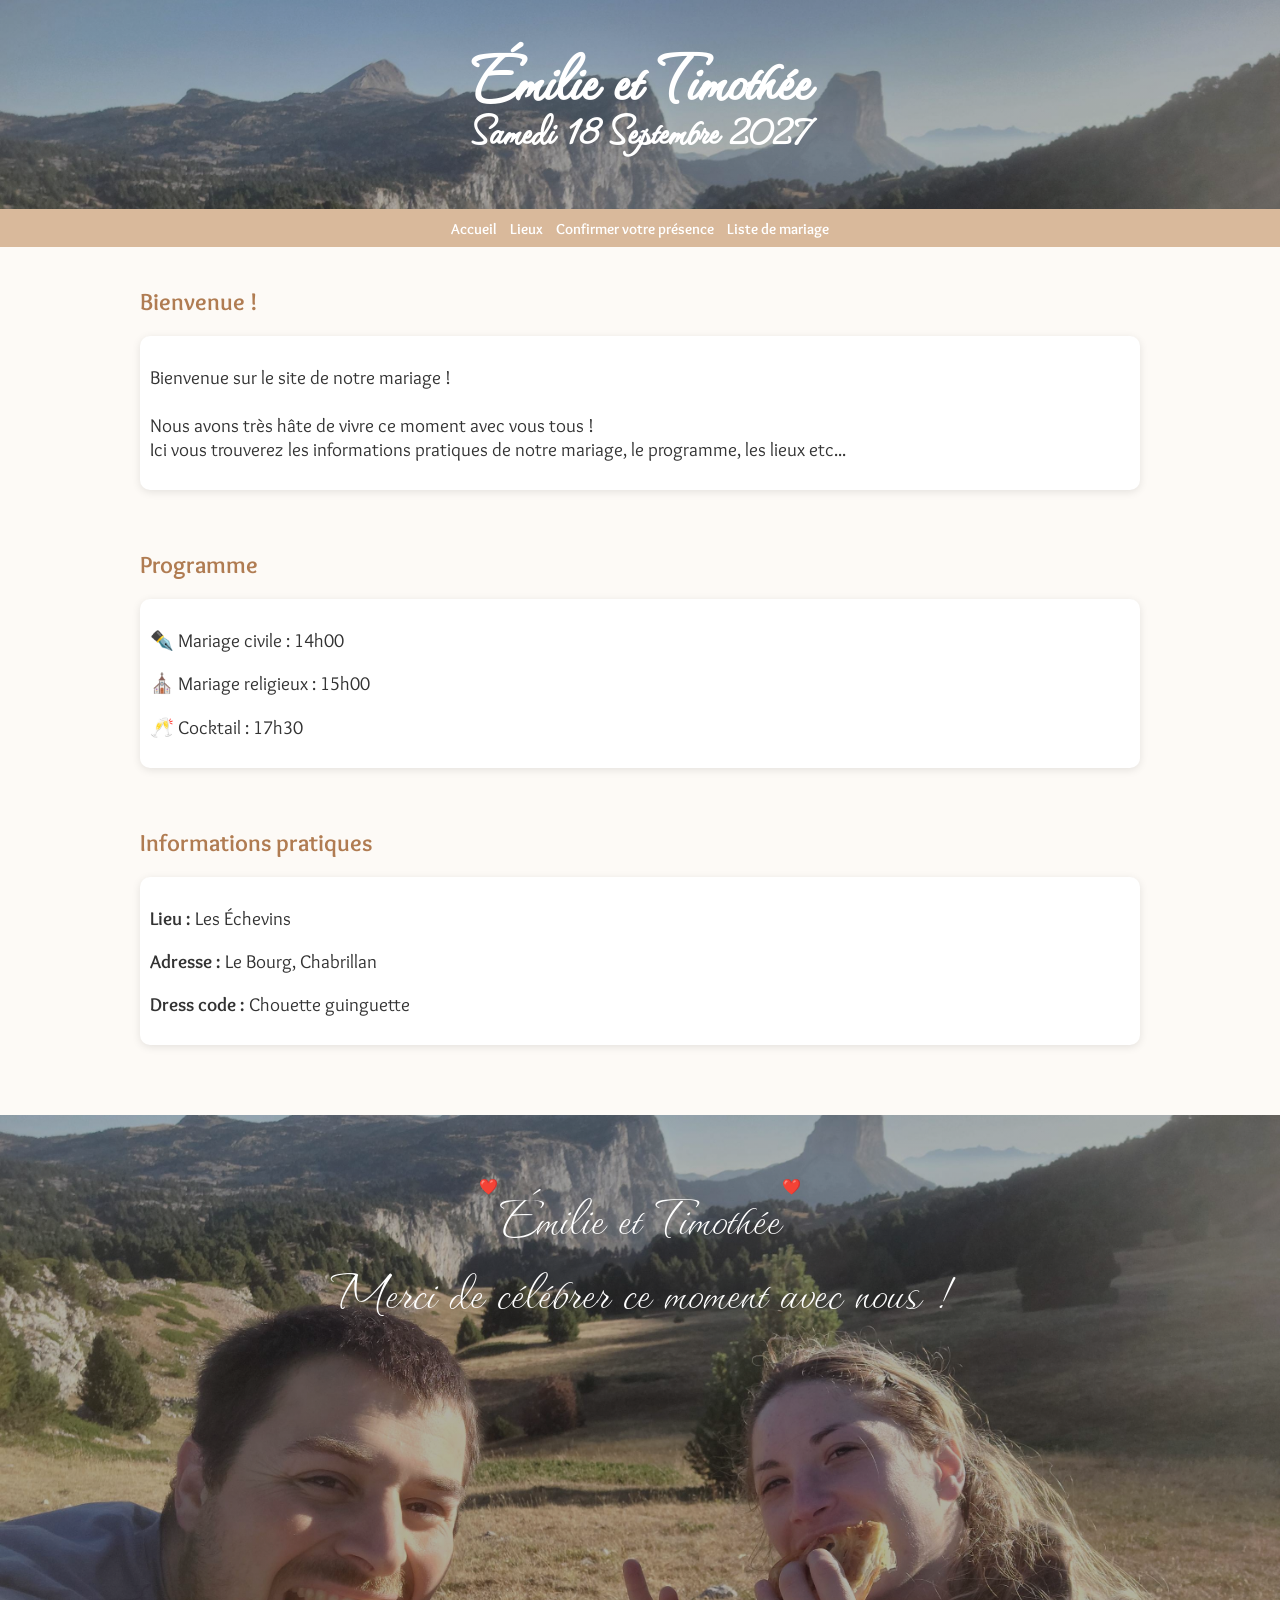
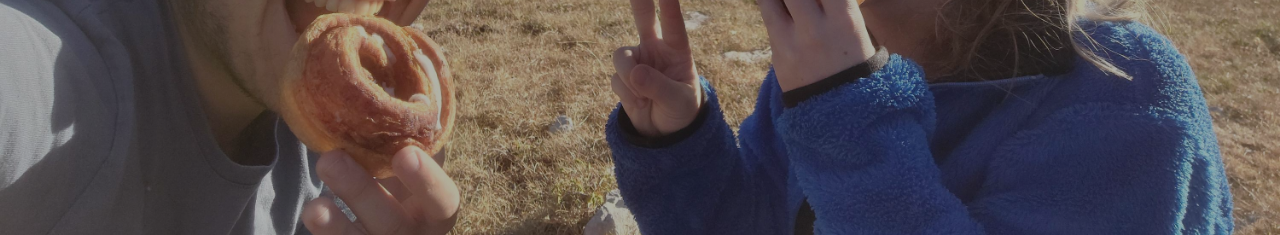
==== index.html @ 08ed3e47 "maj liste" ====
<!DOCTYPE html>
<html lang="fr">
<head>
    <meta charset="UTF-8">
    <meta http-equiv="Content-Security-Policy" content="upgrade-insecure-requests">
    <meta name="viewport" content="width=device-width, initial-scale=1.0">
    <title>Mariage de Émilie et Timothée</title>
    <link rel="stylesheet" href="styles.css">
    <link rel="preconnect" href="https://fonts.googleapis.com">
    <link rel="ts.gstatic.com">
    <link href="https://fonts.googleapis.com/css2?family=Waterfall&display=swap" rel="stylesheet">
    <link href="https://fonts.googleapis.com/css2?family=Overlock&display=swap" rel="stylesheet">
    <link rel="icon" type="image/png" href="Images/favicon.png">
</head>
<body>

<header>
    <h1>Émilie et Timothée</h1>
    <h2>Samedi 18 Septembre 2027</h2>
</header>

<nav class="menu">
    <a href="index.html">Accueil</a>    
    <a href="Lieux.html">Lieux</a>
    <a href="Contact.html">Confirmer votre présence</a>
    <a href="Liste_mariage.html">Liste de mariage</a>
</nav>

<section id="histoire">
    <h2>Bienvenue !</h2>
    <div class="card">
        <p>
            Bienvenue sur le site de notre mariage !<br><br>
            Nous avons très hâte de vivre ce moment avec vous tous ! <br>
            Ici vous trouverez les informations pratiques de notre mariage, le programme, les lieux etc... 
        </p>
    </div>
</section>

<section id="programme">
    <h2>Programme</h2>
    <div class="card">
        <p>✒️ Mariage civile : 14h00</p>
        <p>⛪ Mariage religieux : 15h00</p>
        <p>🥂 Cocktail : 17h30</p>
    </div>
</section>

<section id="infos">
    <h2>Informations pratiques</h2>
    <div class="card">
        <p><strong>Lieu :</strong> Les Échevins</p>
        <p><strong>Adresse :</strong> Le Bourg, Chabrillan</p>
        <p><strong>Dress code :</strong> Chouette guinguette</p>
    </div>
</section>

<footer>
    <div class="f">
    <span class="coeur">❤️</span>Émilie et Timothée<span class="coeur">❤️</span><br>Merci de célébrer ce moment avec nous !
    </div>
</footer>
</body>
</html>
---- styles.css ----
body {
    margin: 0;
    font-family :'Overlock', sans-serif; 
    color: #333;
    background-color: #fdfaf6;
}
@media (max-width: 768px) {
body {
    margin: 0;
    font-family :'Overlock', sans-serif; 
    color: #333;
    background-color: #fdfaf6;
}
}

header {
    background: linear-gradient(rgba(0,0,0,0.3), rgba(0,0,0,0.3)),
                url('Images/header_light.jpg');
    font-family :'Waterfall', sans-serif;
    background-size: cover;
    background-position: center 5%;
    background-repeat: no-repeat;
    color: rgb(255,255,255);
    text-align: center;
    padding: 8vh 0vh;
}
header h1 {
    font-size: clamp(1rem, 6vw, 9rem);
    padding: 0;
    margin-top:-40px;
    margin-bottom:0px;
}
header h2 {
    font-size: clamp(0.9rem, 6vw, 3rem);
    color:rgb(255,255,255);
    margin-top:-20px;
    margin-bottom:-20px;
    padding: 0px;
}

@media (max-width: 768px) {
header {
    font-family :'Waterfall', sans-serif;    
    background-position: center 10%;
    background-repeat: no-repeat;
    margin-top: 0vw;
    margin-bottom: 0vw;
    padding :2vh 0vh;
}
header h1 {
    font-size: clamp(1rem, 9vw, 9rem);
    margin-top:-10px;
    padding: 0;
}
header h2 {
    font-size: clamp(0.5rem, 4vw, 1.8rem);
    margin-top : -5px;
    margin-bottom:-5px;
    padding: 0;
}
}
.menu {
    position:sticky;
    background-color: #d9b99b;
    text-align: center;
    padding: 0.5vh;
    font-family :'Overlock', sans-serif; 
    font-size: clamp(0.8rem, 1.2vw, 2rem);
}
/*
@media (max-width: 768px) {
.menu {
    padding: 5px;
    font-size: clamp(0.5rem, 4vw, 0.9rem);
}
}
 */
.menu a {
    display: inline-block;
    position:sticky;
 /*   background-color: white;*/
    color: #ffffff;
    padding: 0px 0px;
    margin: 5px;
    border-radius: 25px;
    text-decoration: none;
    font-weight: bold;
    transition: 0.3s;
}
 
.menu a:hover {
        background-color: #b07c52;
        color: white;
}

nav {
    background-color: #d9b99b;
    text-align: center;
    padding: 15px;
}

nav a {
    color: white;
    text-decoration: none;
    margin: 0 15px;
    font-weight: bold;
}


.photo-lieu {
    width: 90vw;
    max-width: 1000px;
    height: auto;
    border-radius: 10px;
}
@media (max-width: 768px) {
.photo-lieu {
width:90vw;
}
}

section {
    max-width: 1000px;
    margin:auto;
    padding: 20px 20px;
}

h2 {
    color: #b07c52;
}

.card {
    font-size: clamp(0.5rem, 4vw, 1.2rem);
    width:90vw;
    max-width:1000px;
    background: white;
    padding: 10px;
    border-radius: 10px;
    box-shadow: 0 2px 8px rgba(0,0,0,0.1);
    margin: 10px auto 0 auto; 
    box-sizing: border-box; 
}
@media (max-width: 768px) {
.card {
padding:10px;
width:90vw; 
margin :10px auto 10px auto;
box-sizing: border-box;
}
}

form {
    display: flex;
    flex-direction: column;
    gap: 10px;
    max-width: 500px;
    margin: auto;
}

input,
select,
textarea,
button {
    width: 100%;
    box-sizing: border-box;
}

input, select, textarea {
    padding: 10px;
    border: 1px solid #ccc;
    border-radius: 5px;
    margin-bottom: 0px;
}

.carte {
width:100vw;
height:50vh;
max-width:980px;
padding : 10px;
border: 0px;
margin:auto;
box-sizing: border-box;
}
@media (max-width: 768px) {
.carte {
    width:90vw;
    max-width:85vw;
    padding:10px;
    margin: auto;
}
}

/*STYLE POUR BOUTON*/
button {
    background-color: #b07c52;
    font-family :'Overlock', sans-serif;
    font-size: clamp(0.5rem, 1vw, 1.2rem);
    color: white;
    border: none;
    padding: 8px;
    border-radius: 5px;
    cursor: pointer;
}
button:hover {
    background-color: #966744;
}

/*STYLE POUR CARTES CADEAUX*/
.cadeau-card{
    background: white;
    border-radius: 15px;
    padding: 20px;
    margin-bottom: 30px;
    box-shadow: 0 2px 10px rgba(0,0,0,0.1);
}
.cadeau-titre{
    background:#ffffff;
    color:rgb(0, 0, 0);
    padding:1.5vh;
    display:inline-block;
    font-size:clamp(1rem, 1.3vw, 15rem);
    margin-top:-20px;
}
.cadeau-contenu{
    display: flex;
    align-items: center;
}
.cadeau-image img{
    width:clamp(0.5rem, 30vw, 15rem);
    background:#ffffff;
    color:rgb(0, 0, 0);
    display:flex;
    justify-content:center;
    align-items:center;
    margin-left :0px;
    font-size:30px;
}
.cadeau-infos{
    background:#ffffff;
    color:rgb(0, 0, 0);
    padding:0px;
 /*   display:inline-block;*/
    font-size: clamp(0.5rem, 2.5vw, 1.2rem);
    margin-top : -10px;
    margin-bottom : 0px;
    margin-left: 5vw;
    flex:1;
}

.cadeau_participation{
    background:#ffffff;
    color:rgb(0, 0, 0);
    padding:0px;
    font-size: clamp(0.5rem, 2.5vw, 1.2rem);
    margin-top:-10px;
    margin-left:clamp(0.5rem, 17vw, 16.8rem);
    flex:1;    
}
.barre{
    width:clamp(0.5rem, 45vw, 39rem);
    height:10px;
    border:1px solid #ffffff;
    border-radius:15px;
    margin-top : 10px;
    overflow:hidden;
    background:#e0e0e0;
}
.remplissage{
    height:100%;
    background:#3ac7ff;
    transition:0.5s;
    margin-bottom : 40px;
}

/*STYLE POUR PIED DE PAGE*/
footer {
    background: linear-gradient(rgba(0,0,0,0.3), rgba(0,0,0,0.3)),
        url('Images/header_light.jpg');
    background-size: 100%;
    background-repeat: no-repeat;
    font-family :'Waterfall', sans-serif;       
    text-align: center;
    margin-top : 50px;
    height : 80vh;
    background-position: 0% 55%;
    color: rgb(255,255,255);
    background-color: #d9b99b;
    padding: 7vh 0vh;
    box-sizing: border-box;
}
footer .f{
    font-size: clamp(1rem, 5vw, 9rem);
    padding: 0px;
    margin-top:0px;
    margin:0px;}
.coeur {
font-size: clamp(0rem, 1.2vw, 9rem);
vertical-align: top;
}
@media (max-width: 768px) {
footer {
    background-position: center 30%;
    background-repeat: no-repeat;
    height:60vw;
    padding-top:1vh;
    box-sizing: border-box;
}
footer .f{
    font-size: clamp(1rem, 7vw, 9rem);
    padding: 0px;
    margin-top:10px;}
.coeur {
font-size: clamp(0rem, 2vw, 9rem);
vertical-align: top;
}
}
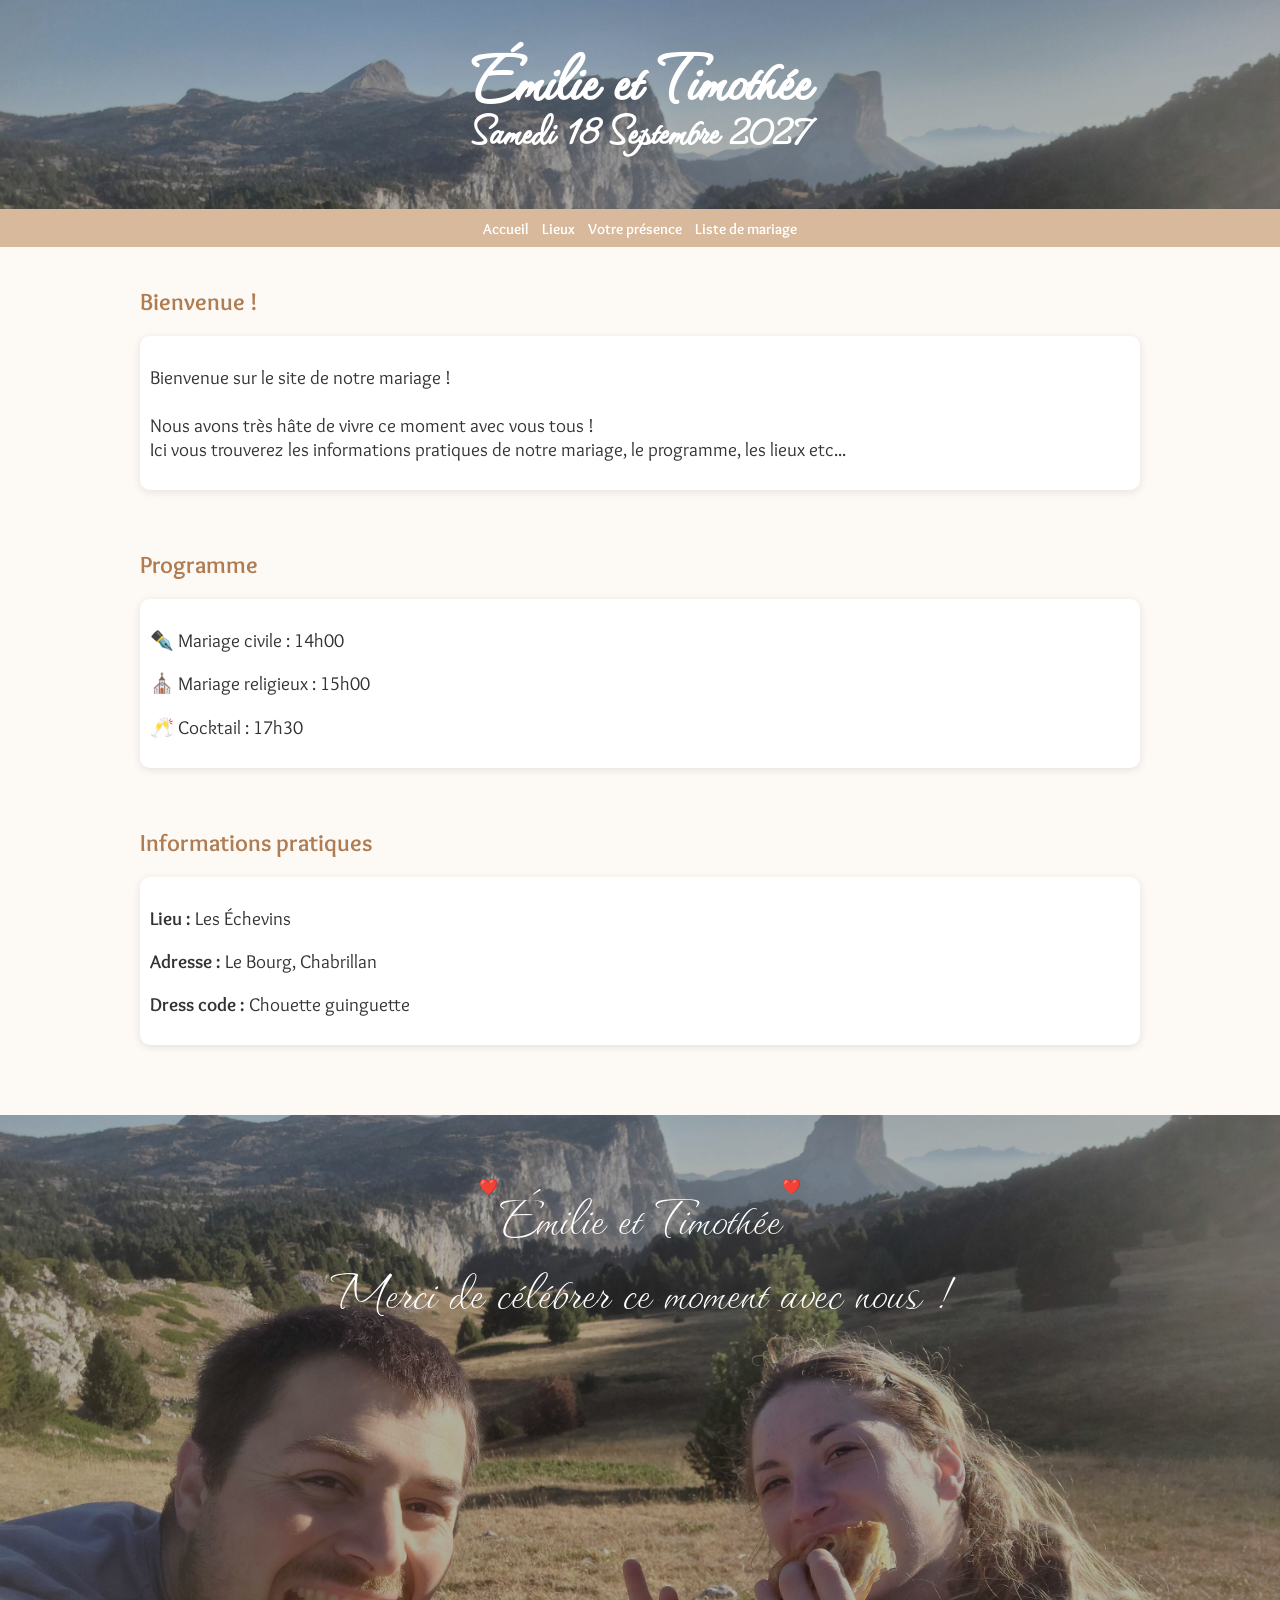
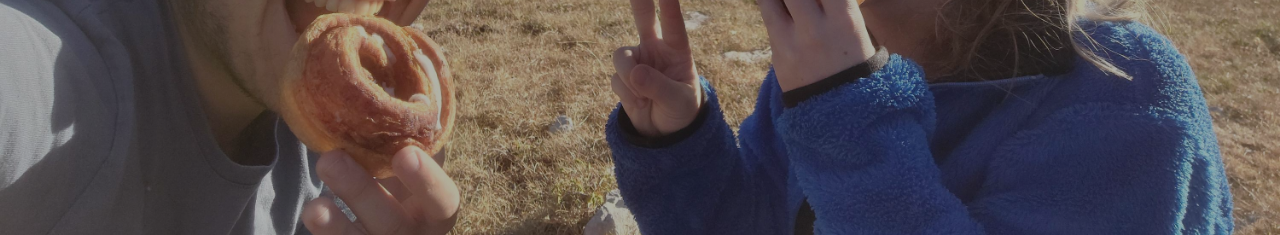
==== commit 18e5d57b: "MAJ liste mariage" ====
--- a/index.html
+++ b/index.html
@@ -22,7 +22,7 @@
 <nav class="menu">
     <a href="index.html">Accueil</a>    
     <a href="Lieux.html">Lieux</a>
-    <a href="Contact.html">Confirmer votre présence</a>
+    <a href="Contact.html">Votre présence</a>
     <a href="Liste_mariage.html">Liste de mariage</a>
 </nav>
 
--- a/styles.css
+++ b/styles.css
@@ -232,7 +232,7 @@
     display:flex;
     justify-content:center;
     align-items:center;
-    margin-left :0px;
+    margin-left:clamp(0rem,1.3vw,10rem);
     font-size:30px;
 }
 .cadeau-infos{
@@ -240,17 +240,19 @@
     color:rgb(0, 0, 0);
     padding:0px;
  /*   display:inline-block;*/
-    font-size: clamp(0.5rem, 2.5vw, 1.2rem);
+    font-size: clamp(0.75rem, 2.5vw, 1.2rem);
     margin-top : -10px;
     margin-bottom : 0px;
-    margin-left: 5vw;
+    margin-left: 4vw;
     flex:1;
 }
+
 
 .cadeau_participation{
     background:#ffffff;
     color:rgb(0, 0, 0);
     padding:0px;
+    align-items: stretch;
     font-size: clamp(0.5rem, 2.5vw, 1.2rem);
     margin-top:-10px;
     margin-left:clamp(0.5rem, 17vw, 16.8rem);
@@ -271,7 +273,27 @@
     transition:0.5s;
     margin-bottom : 40px;
 }
-
+.button-cadeau {
+    background-color: #b07c52;
+    font-family :'Overlock', sans-serif;
+    font-size: clamp(0.5rem, 2.7vw, 1.2rem);
+    color: white;
+    border: none;
+    width:clamp(0.5rem, 30vw, 15rem); ;
+    margin-top:0vh;
+    margin-left:clamp(0rem, 0vw, 12rem);
+    height:38px;
+    /*padding: clamp(0.75em, 3vw, 1rem);*/
+    border-radius: 5px;
+    cursor: pointer;
+}
+.ligne-participation{
+    margin-top:1vh;
+    display: flex;
+    gap: 10px;
+    align-items: stretch;    
+    align-items: center;
+}
 /*STYLE POUR PIED DE PAGE*/
 footer {
     background: linear-gradient(rgba(0,0,0,0.3), rgba(0,0,0,0.3)),
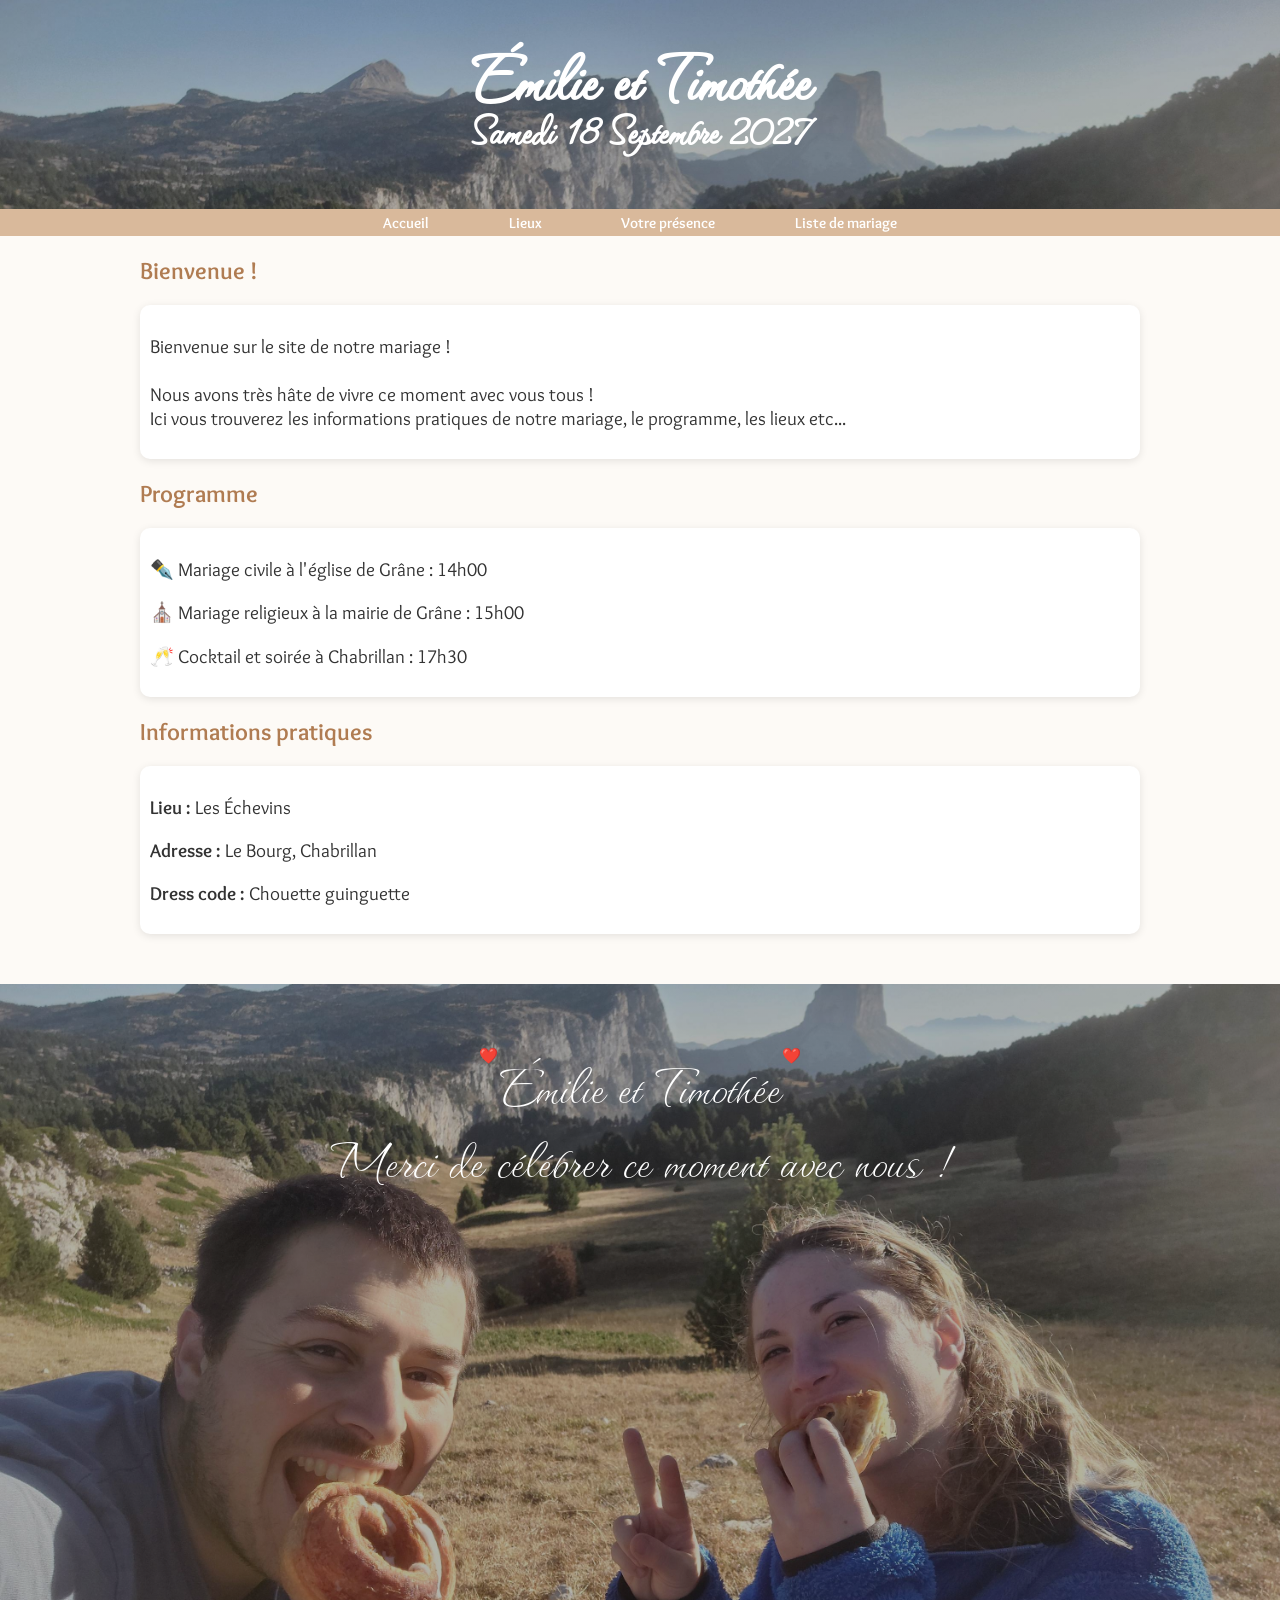
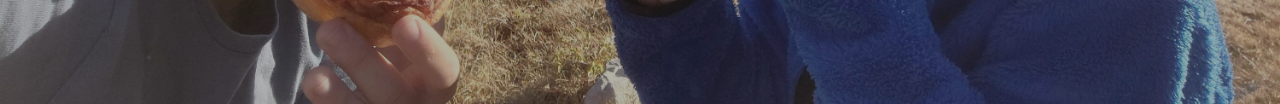
==== commit 3a800ab8: "MAJ liste de mariage" ====
--- a/index.html
+++ b/index.html
@@ -26,7 +26,7 @@
     <a href="Liste_mariage.html">Liste de mariage</a>
 </nav>
 
-<section id="histoire">
+<section id="Bienvenue">
     <h2>Bienvenue !</h2>
     <div class="card">
         <p>
@@ -40,9 +40,9 @@
 <section id="programme">
     <h2>Programme</h2>
     <div class="card">
-        <p>✒️ Mariage civile : 14h00</p>
-        <p>⛪ Mariage religieux : 15h00</p>
-        <p>🥂 Cocktail : 17h30</p>
+        <p>✒️ Mariage civile à l'église de Grâne : 14h00</p>
+        <p>⛪ Mariage religieux à la mairie de Grâne : 15h00</p>
+        <p>🥂 Cocktail et soirée à Chabrillan : 17h30</p>
     </div>
 </section>
 
--- a/styles.css
+++ b/styles.css
@@ -63,7 +63,7 @@
     position:sticky;
     background-color: #d9b99b;
     text-align: center;
-    padding: 0.5vh;
+    padding: 0vh;
     font-family :'Overlock', sans-serif; 
     font-size: clamp(0.8rem, 1.2vw, 2rem);
 }
@@ -81,7 +81,7 @@
  /*   background-color: white;*/
     color: #ffffff;
     padding: 0px 0px;
-    margin: 5px;
+    margin: 4px 3vw;
     border-radius: 25px;
     text-decoration: none;
     font-weight: bold;
@@ -122,7 +122,7 @@
 section {
     max-width: 1000px;
     margin:auto;
-    padding: 20px 20px;
+    padding: 0px 20px;
 }
 
 h2 {
@@ -169,7 +169,7 @@
     padding: 10px;
     border: 1px solid #ccc;
     border-radius: 5px;
-    margin-bottom: 0px;
+    color:#333;
 }
 
 .carte {
@@ -240,7 +240,7 @@
     color:rgb(0, 0, 0);
     padding:0px;
  /*   display:inline-block;*/
-    font-size: clamp(0.75rem, 2.5vw, 1.2rem);
+    font-size: clamp(0.7rem, 2.5vw, 1.2rem);
     margin-top : -10px;
     margin-bottom : 0px;
     margin-left: 4vw;
@@ -287,6 +287,11 @@
     border-radius: 5px;
     cursor: pointer;
 }
+.button-cadeau:disabled {
+    background-color: #999;
+    cursor: not-allowed;
+    opacity: 0.7;
+}
 .ligne-participation{
     margin-top:1vh;
     display: flex;
@@ -294,6 +299,27 @@
     align-items: stretch;    
     align-items: center;
 }
+.popup {
+    display: none;
+    position: fixed;
+    inset: 0;
+    background: rgba(0,0,0,0.5);
+    justify-content: center;
+    align-items: center;
+    z-index: 1000;
+}
+
+.popup-content {
+    background: white;
+    padding: 30px;
+    border-radius: 15px;
+    text-align: center;
+}
+
+.popup-content button {
+    margin-top: 15px;
+}
+
 /*STYLE POUR PIED DE PAGE*/
 footer {
     background: linear-gradient(rgba(0,0,0,0.3), rgba(0,0,0,0.3)),
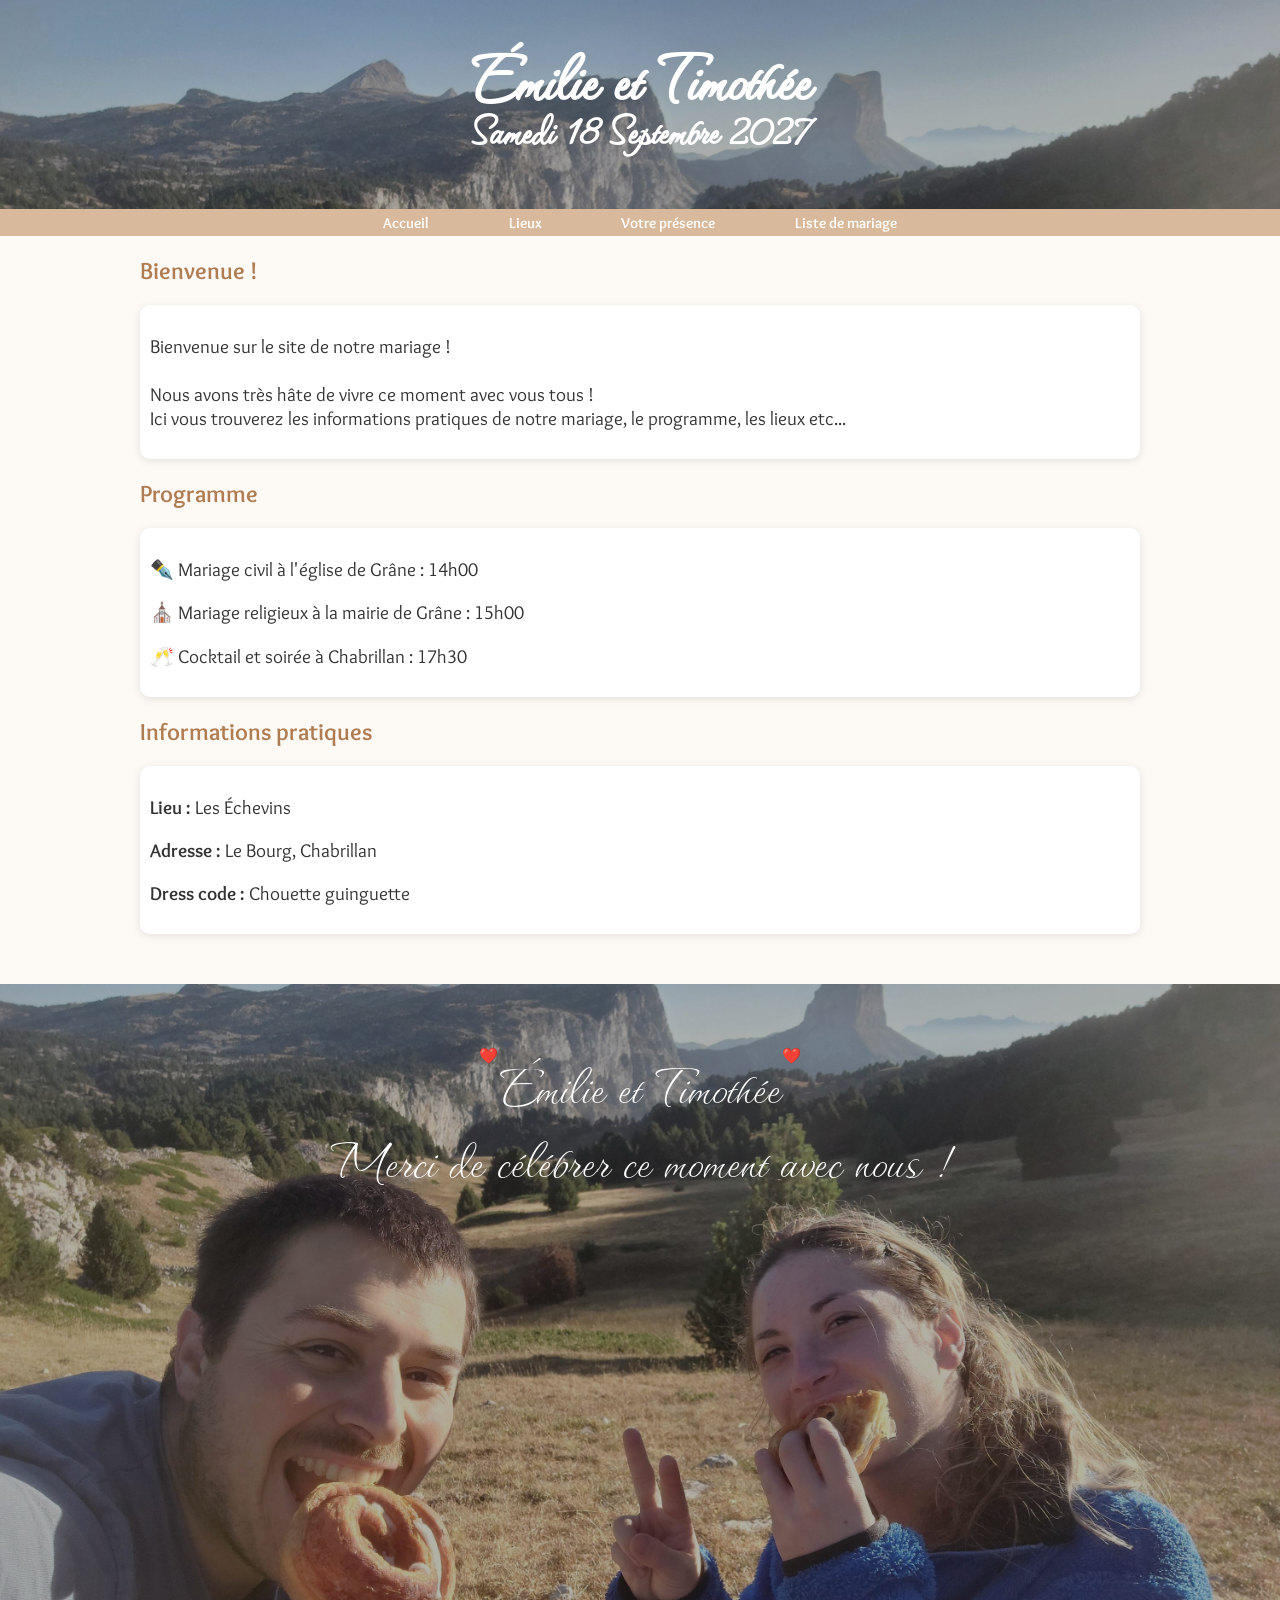
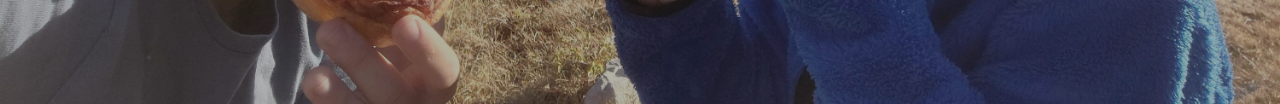
==== commit c91d80ad: "maj site" ====
--- a/index.html
+++ b/index.html
@@ -40,7 +40,7 @@
 <section id="programme">
     <h2>Programme</h2>
     <div class="card">
-        <p>✒️ Mariage civile à l'église de Grâne : 14h00</p>
+        <p>✒️ Mariage civil  à l'église de Grâne : 14h00</p>
         <p>⛪ Mariage religieux à la mairie de Grâne : 15h00</p>
         <p>🥂 Cocktail et soirée à Chabrillan : 17h30</p>
     </div>
--- a/styles.css
+++ b/styles.css
@@ -235,12 +235,22 @@
     margin-left:clamp(0rem,1.3vw,10rem);
     font-size:30px;
 }
+.cadeau-cagnotte{
+    width:clamp(0.5rem, 30vw, 15rem);
+    background:#ffffff;
+    color:rgb(0, 0, 0);
+    display:flex;
+    justify-content:center;
+    align-items:center;
+    margin-left:clamp(0rem,1.3vw,10rem);
+    font-size:30px;
+}
 .cadeau-infos{
     background:#ffffff;
     color:rgb(0, 0, 0);
     padding:0px;
  /*   display:inline-block;*/
-    font-size: clamp(0.7rem, 2.5vw, 1.2rem);
+    font-size: clamp(0.6rem, 2.5vw, 1.2rem);
     margin-top : -10px;
     margin-bottom : 0px;
     margin-left: 4vw;
@@ -253,7 +263,7 @@
     color:rgb(0, 0, 0);
     padding:0px;
     align-items: stretch;
-    font-size: clamp(0.5rem, 2.5vw, 1.2rem);
+    font-size: clamp(0.5rem, 2.5vw, 1,2rem);
     margin-top:-10px;
     margin-left:clamp(0.5rem, 17vw, 16.8rem);
     flex:1;    
@@ -293,12 +303,26 @@
     opacity: 0.7;
 }
 .ligne-participation{
+    font-family: inherit;
     margin-top:1vh;
     display: flex;
     gap: 10px;
     align-items: stretch;    
     align-items: center;
 }
+
+input,
+textarea {
+    font-family: 'Overlock', sans-serif;
+    font-size: 1.7vh;
+    color: #555;
+}
+input::placeholder,
+textarea::placeholder {
+    font-family: 'Overlock', sans-serif;
+    font-size:1.7vh;
+}
+
 .popup {
     display: none;
     position: fixed;
@@ -316,8 +340,64 @@
     text-align: center;
 }
 
+.popup-overlay {
+    position: fixed;
+    top: 0;
+    left: 0;
+    width: 100%;
+    height: 100%;
+
+    display: none;
+
+    justify-content: center;
+    align-items: center;
+
+    background: rgba(0,0,0,0.5);
+    z-index: 1000;
+}
+
+.popup-content h4 {
+font-size : 3vh;
+}
+
+.popup-content p {
+font-size : 2vh;
+}
+
 .popup-content button {
     margin-top: 15px;
+    font-size:2vh;
+    width : clamp(0.5rem, 40vw, 15rem)
+}
+
+.confirmation {
+    text-align: center;
+    max-width: 400px;
+}
+
+.confirmation h2 {
+    color: #b88253;
+    margin-bottom: 15px;
+}
+
+.confirmation p {
+    color: #666;
+    line-height: 1.5;
+    margin-bottom: 20px;
+}
+
+.confirmation button {
+    background: #b88253;
+    color: white;
+    border: none;
+    border-radius: 8px;
+    padding: 12px 25px;
+    cursor: pointer;
+    font-size: 16px;
+}
+
+.confirmation button:hover {
+    background: #a06f44;
 }
 
 /*STYLE POUR PIED DE PAGE*/
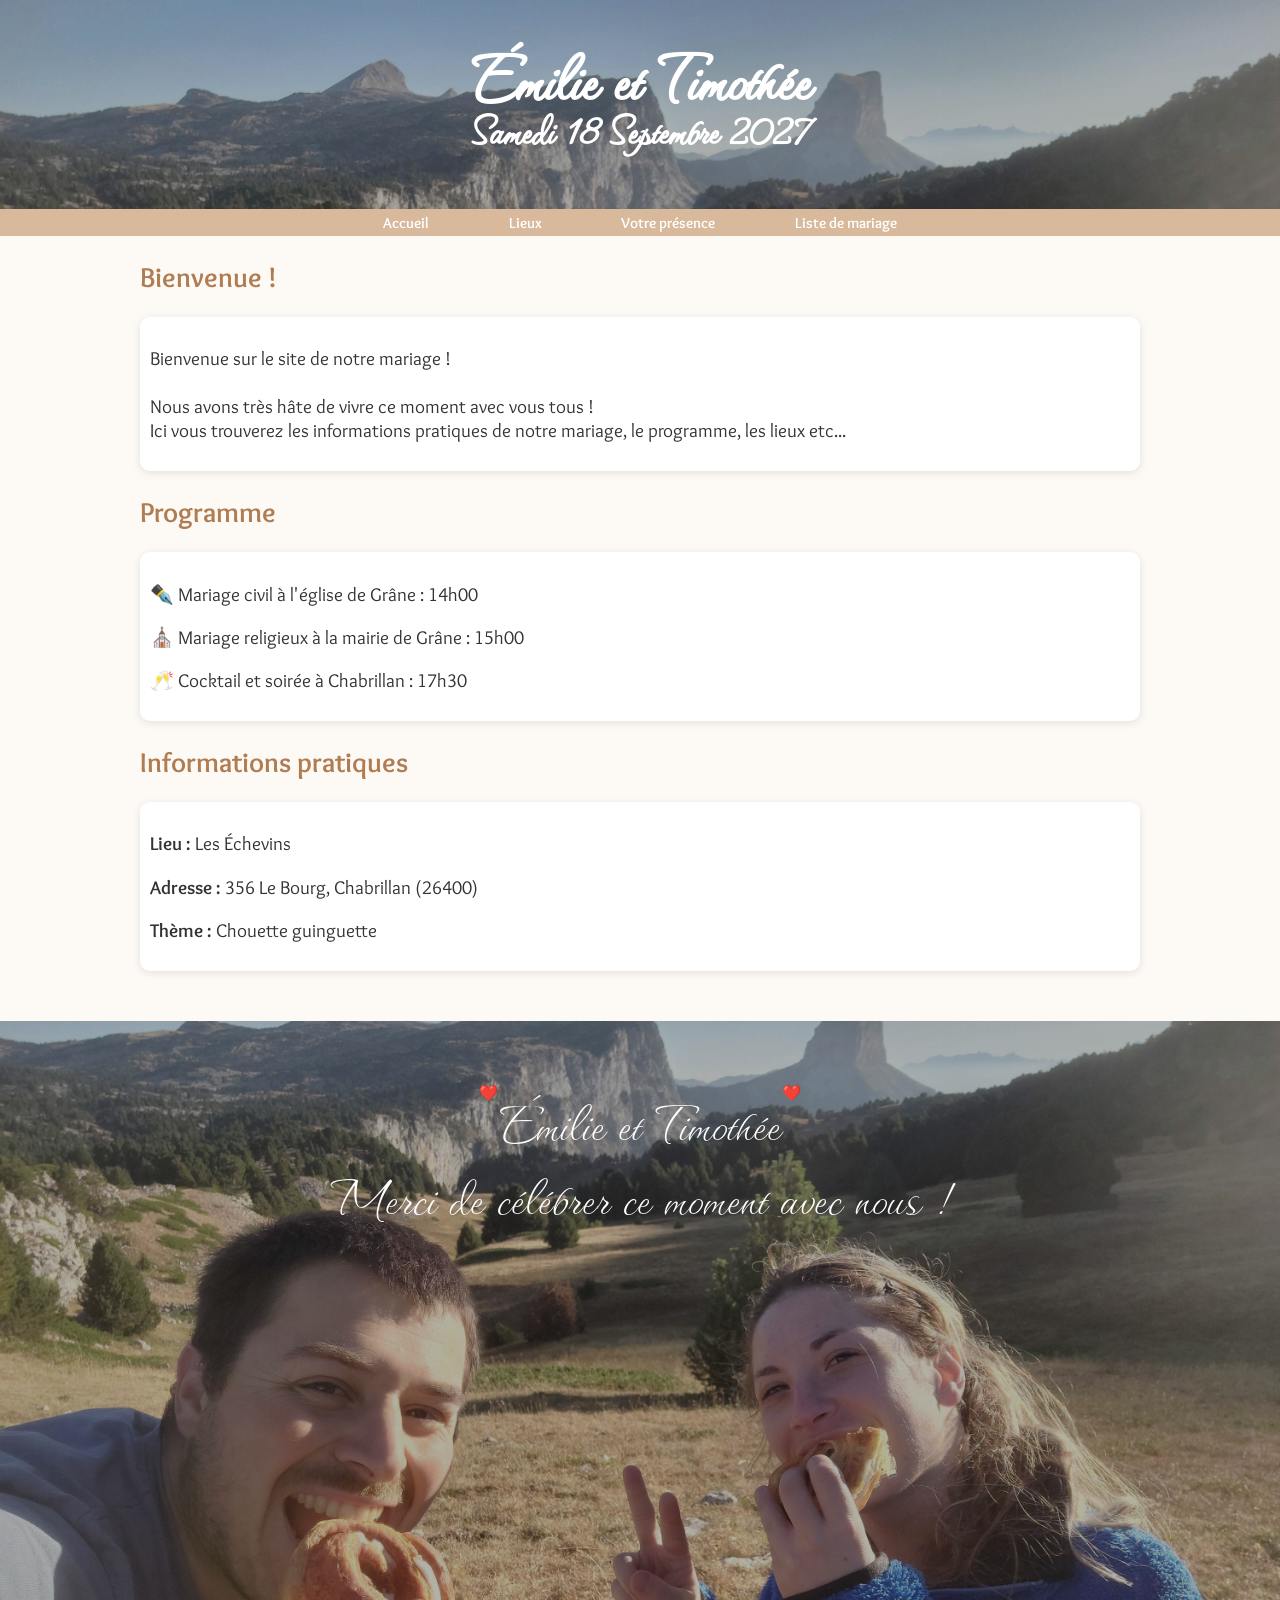
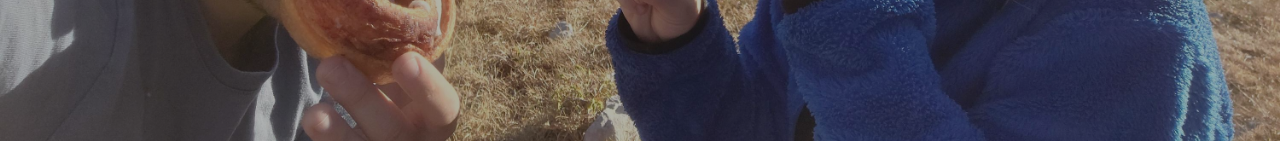
==== commit 5078adca: "maj liste" ====
--- a/index.html
+++ b/index.html
@@ -50,8 +50,8 @@
     <h2>Informations pratiques</h2>
     <div class="card">
         <p><strong>Lieu :</strong> Les Échevins</p>
-        <p><strong>Adresse :</strong> Le Bourg, Chabrillan</p>
-        <p><strong>Dress code :</strong> Chouette guinguette</p>
+        <p><strong>Adresse :</strong> 356 Le Bourg, Chabrillan (26400)</p>
+        <p><strong>Thème :</strong> Chouette guinguette</p>
     </div>
 </section>
 
--- a/styles.css
+++ b/styles.css
@@ -3,6 +3,7 @@
     font-family :'Overlock', sans-serif; 
     color: #333;
     background-color: #fdfaf6;
+    font-size: clamp(0.5rem, 4vw, 1.18rem);
 }
 @media (max-width: 768px) {
 body {
@@ -194,7 +195,7 @@
 button {
     background-color: #b07c52;
     font-family :'Overlock', sans-serif;
-    font-size: clamp(0.5rem, 1vw, 1.2rem);
+    font-size: clamp(0.9rem, 1vw, 1.2rem);
     color: white;
     border: none;
     padding: 8px;
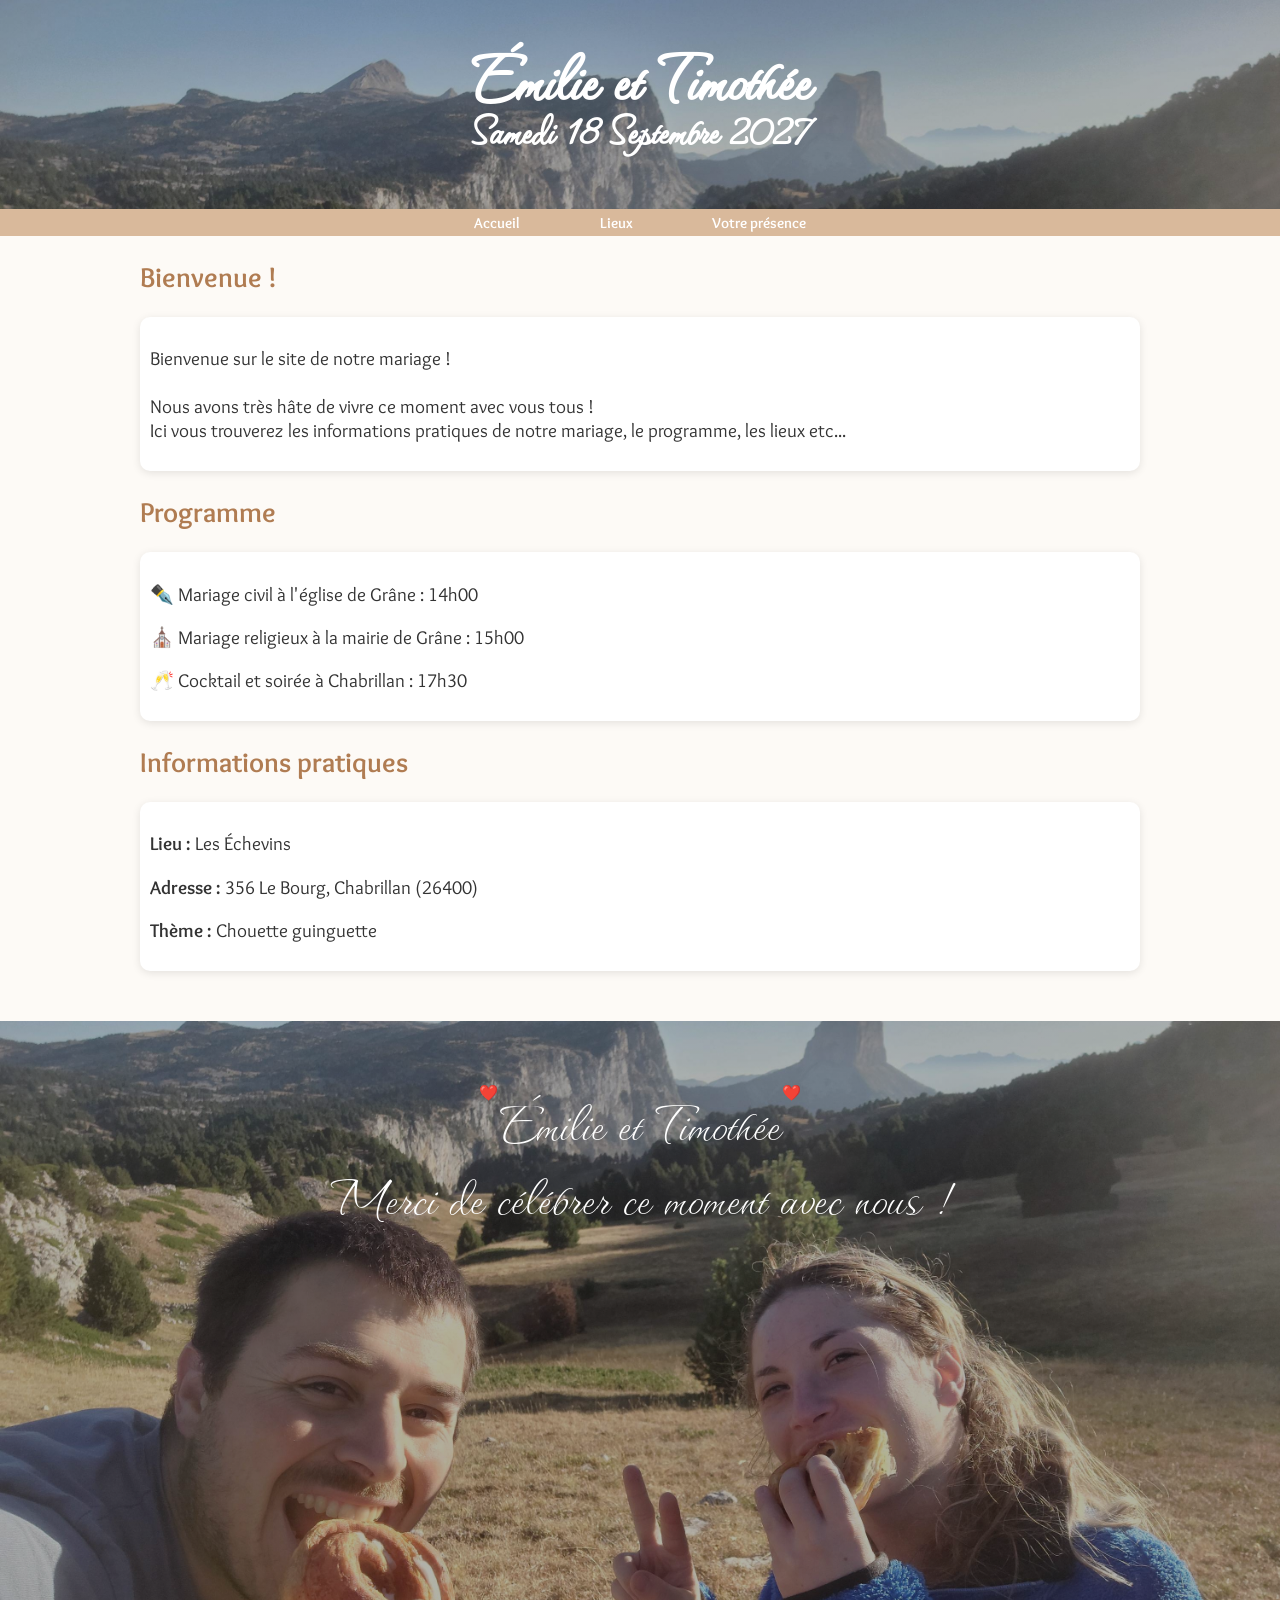
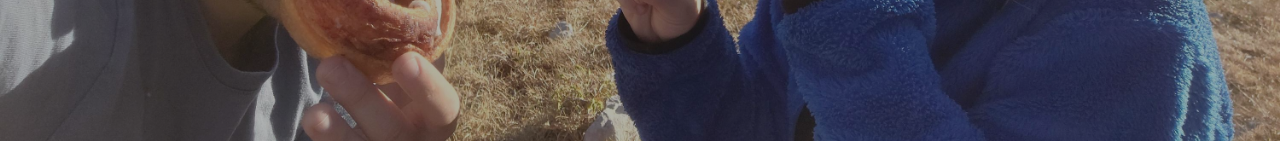
==== commit 57376c7e: "Maintenance ListeMariage" ====
--- a/index.html
+++ b/index.html
@@ -23,7 +23,7 @@
     <a href="index.html">Accueil</a>    
     <a href="Lieux.html">Lieux</a>
     <a href="Contact.html">Votre présence</a>
-    <a href="Liste_mariage.html">Liste de mariage</a>
+        <!--<a href="Liste_mariage.html">Liste de mariage</a>-->
 </nav>
 
 <section id="Bienvenue">
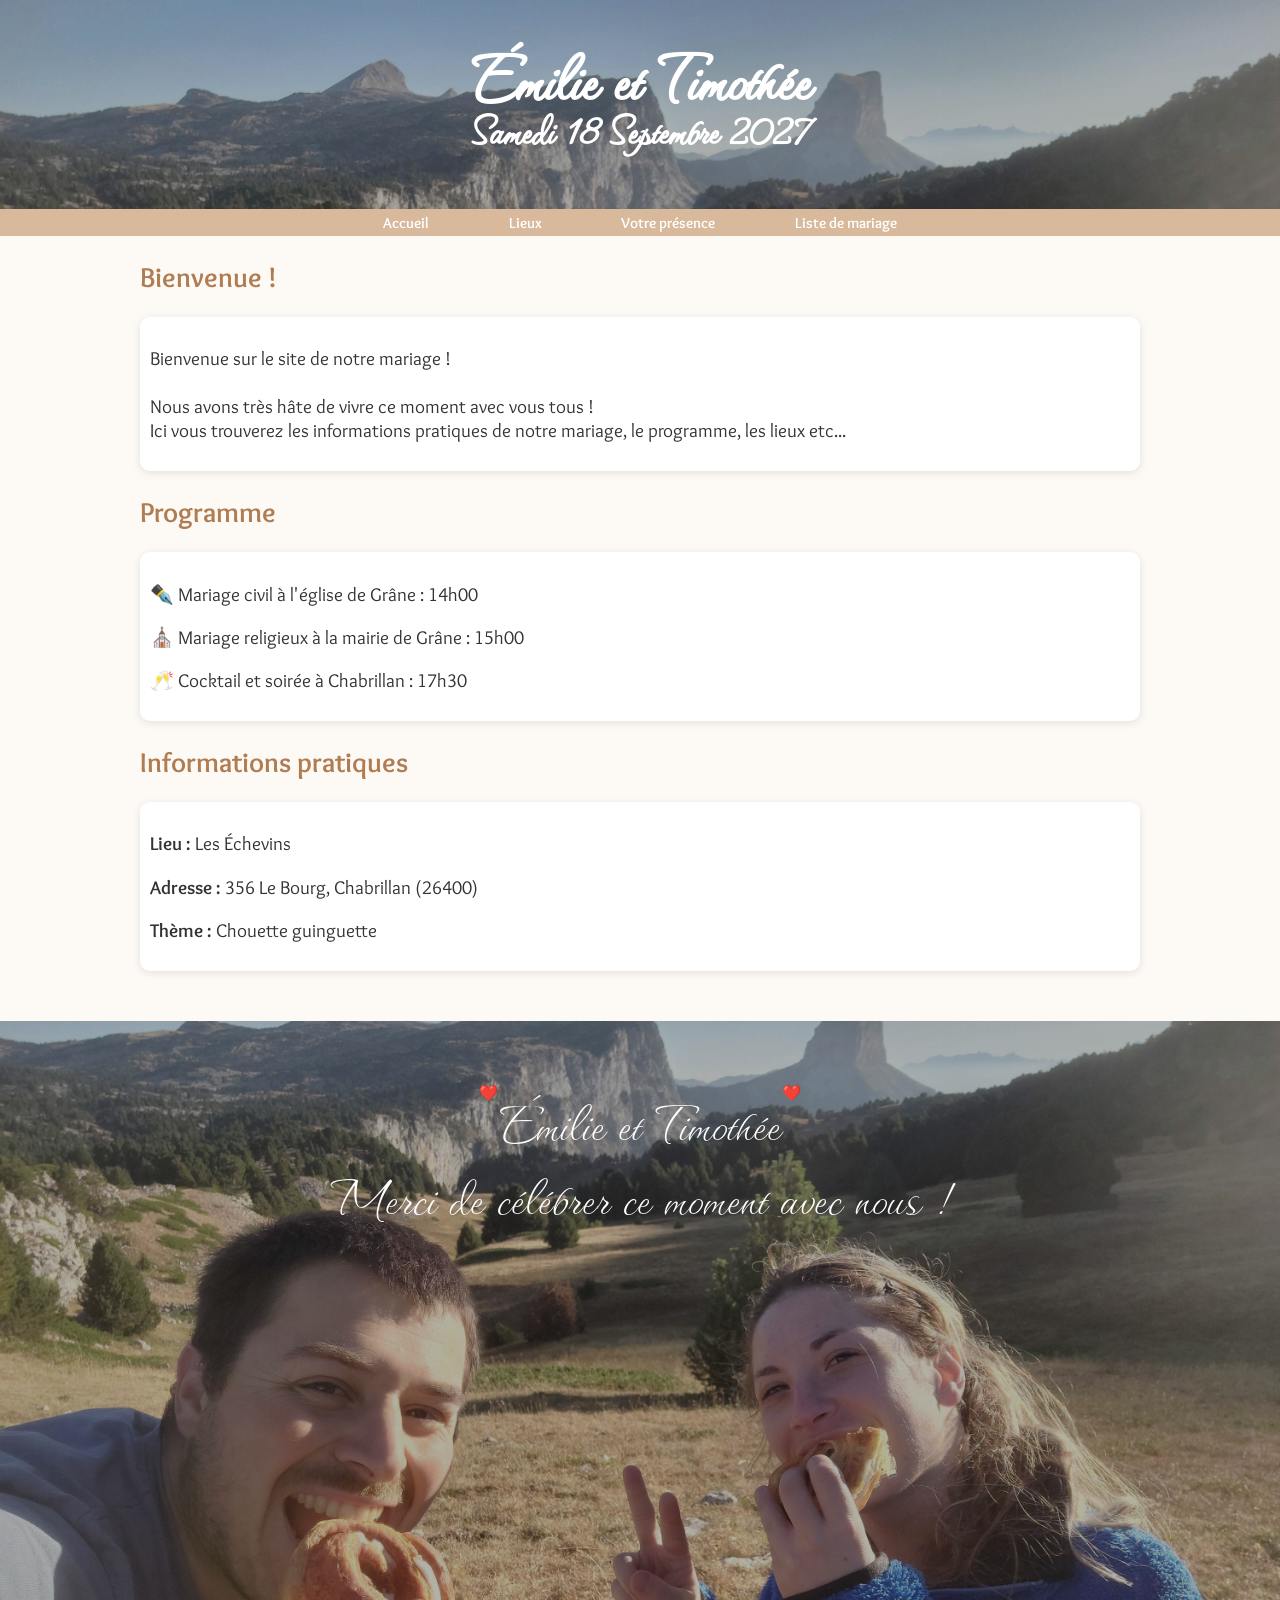
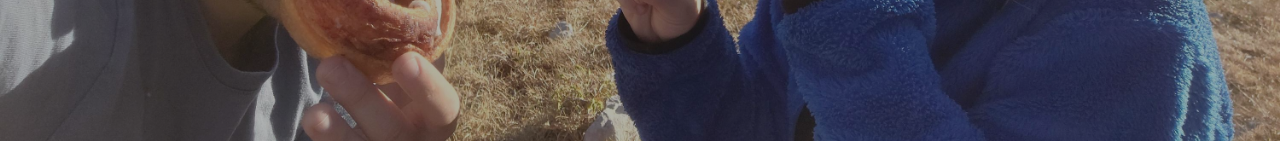
==== commit a553217a: "Maintenance terminée" ====
--- a/index.html
+++ b/index.html
@@ -23,7 +23,7 @@
     <a href="index.html">Accueil</a>    
     <a href="Lieux.html">Lieux</a>
     <a href="Contact.html">Votre présence</a>
-        <!--<a href="Liste_mariage.html">Liste de mariage</a>-->
+    <a href="Liste_mariage.html">Liste de mariage</a>
 </nav>
 
 <section id="Bienvenue">
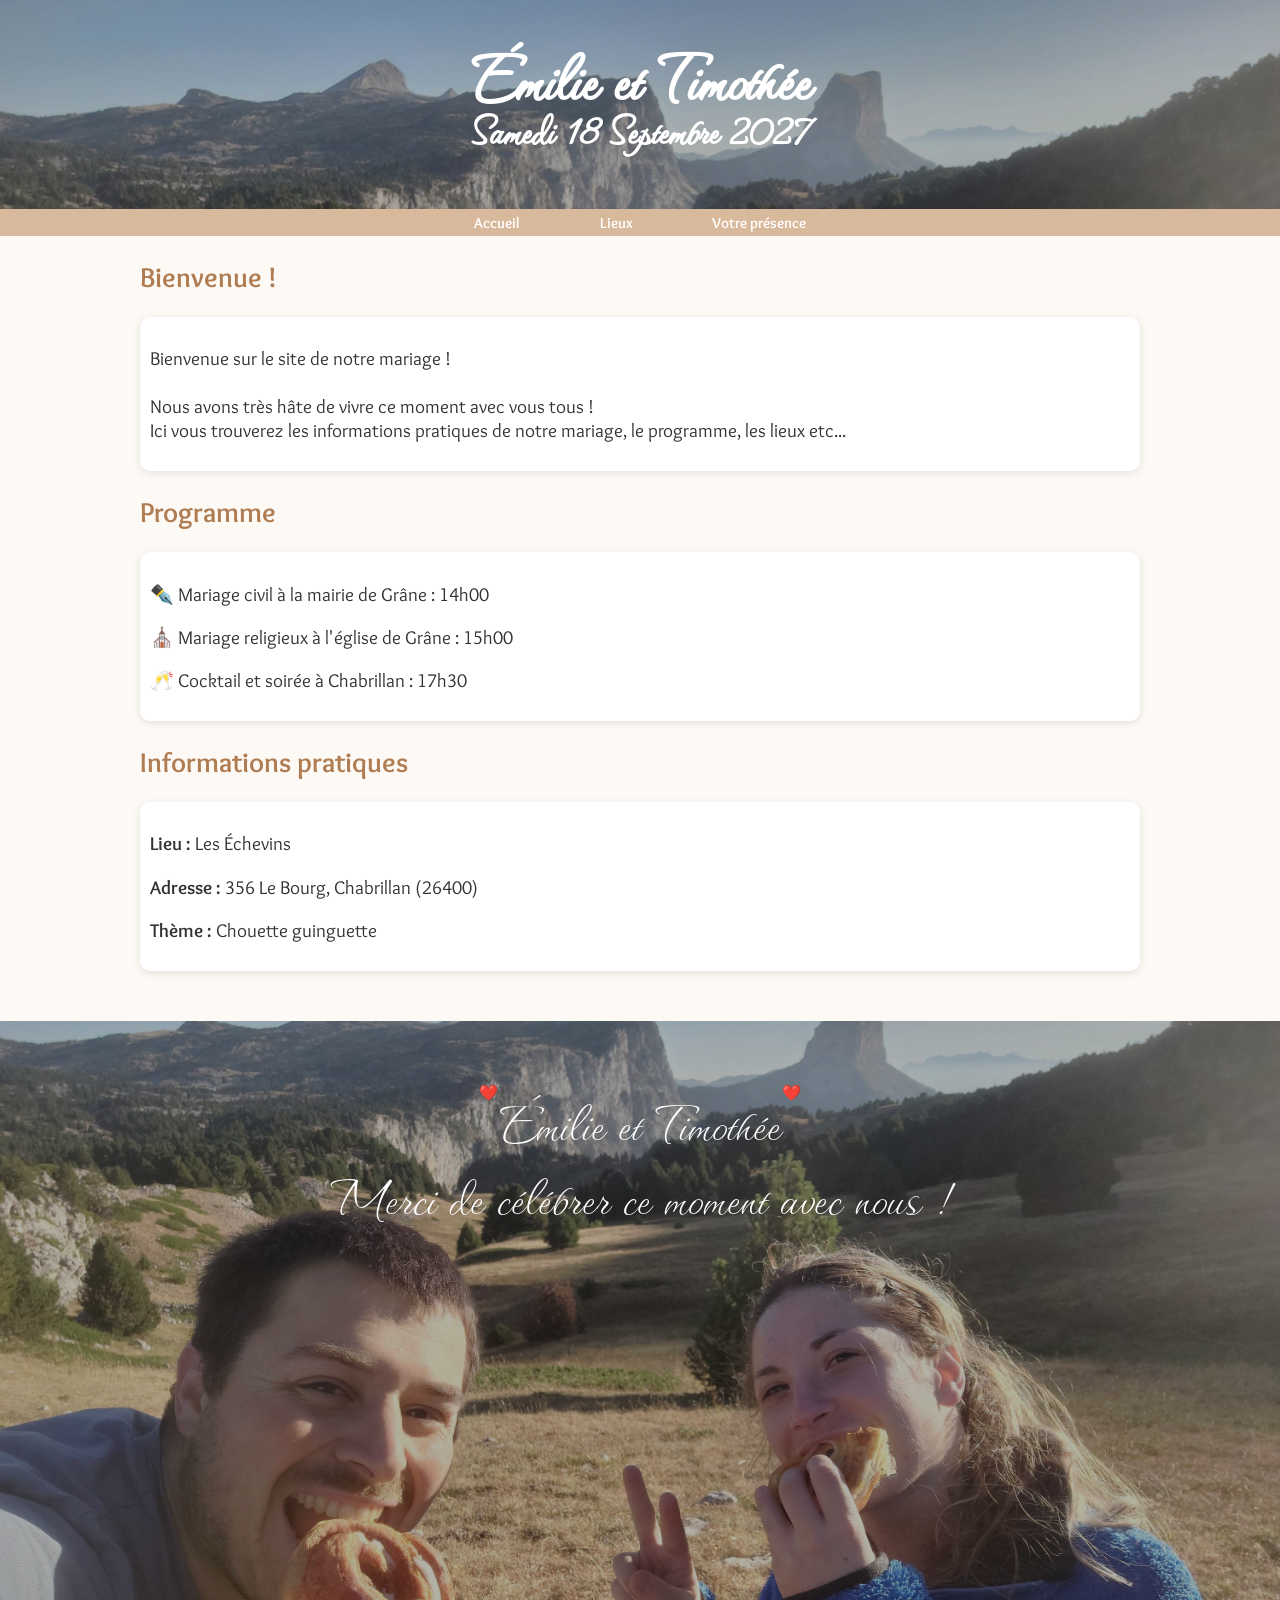
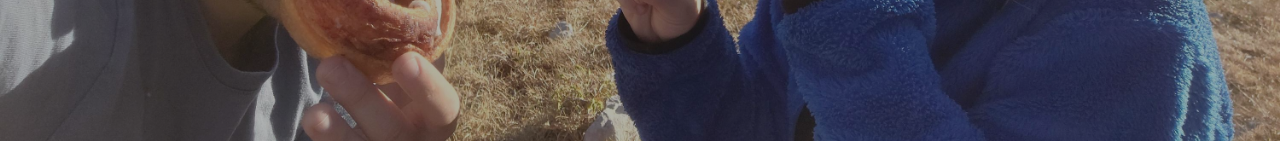
==== commit 0865af94: "retrait ListeMariage + maj horaires" ====
--- a/index.html
+++ b/index.html
@@ -23,7 +23,7 @@
     <a href="index.html">Accueil</a>    
     <a href="Lieux.html">Lieux</a>
     <a href="Contact.html">Votre présence</a>
-    <a href="Liste_mariage.html">Liste de mariage</a>
+    <!-- <a href="Liste_mariage.html">Liste de mariage</a>-->
 </nav>
 
 <section id="Bienvenue">
@@ -40,8 +40,8 @@
 <section id="programme">
     <h2>Programme</h2>
     <div class="card">
-        <p>✒️ Mariage civil  à l'église de Grâne : 14h00</p>
-        <p>⛪ Mariage religieux à la mairie de Grâne : 15h00</p>
+        <p>✒️ Mariage civil  à la mairie de Grâne : 14h00</p>
+        <p>⛪ Mariage religieux à l'église de Grâne : 15h00</p>
         <p>🥂 Cocktail et soirée à Chabrillan : 17h30</p>
     </div>
 </section>
